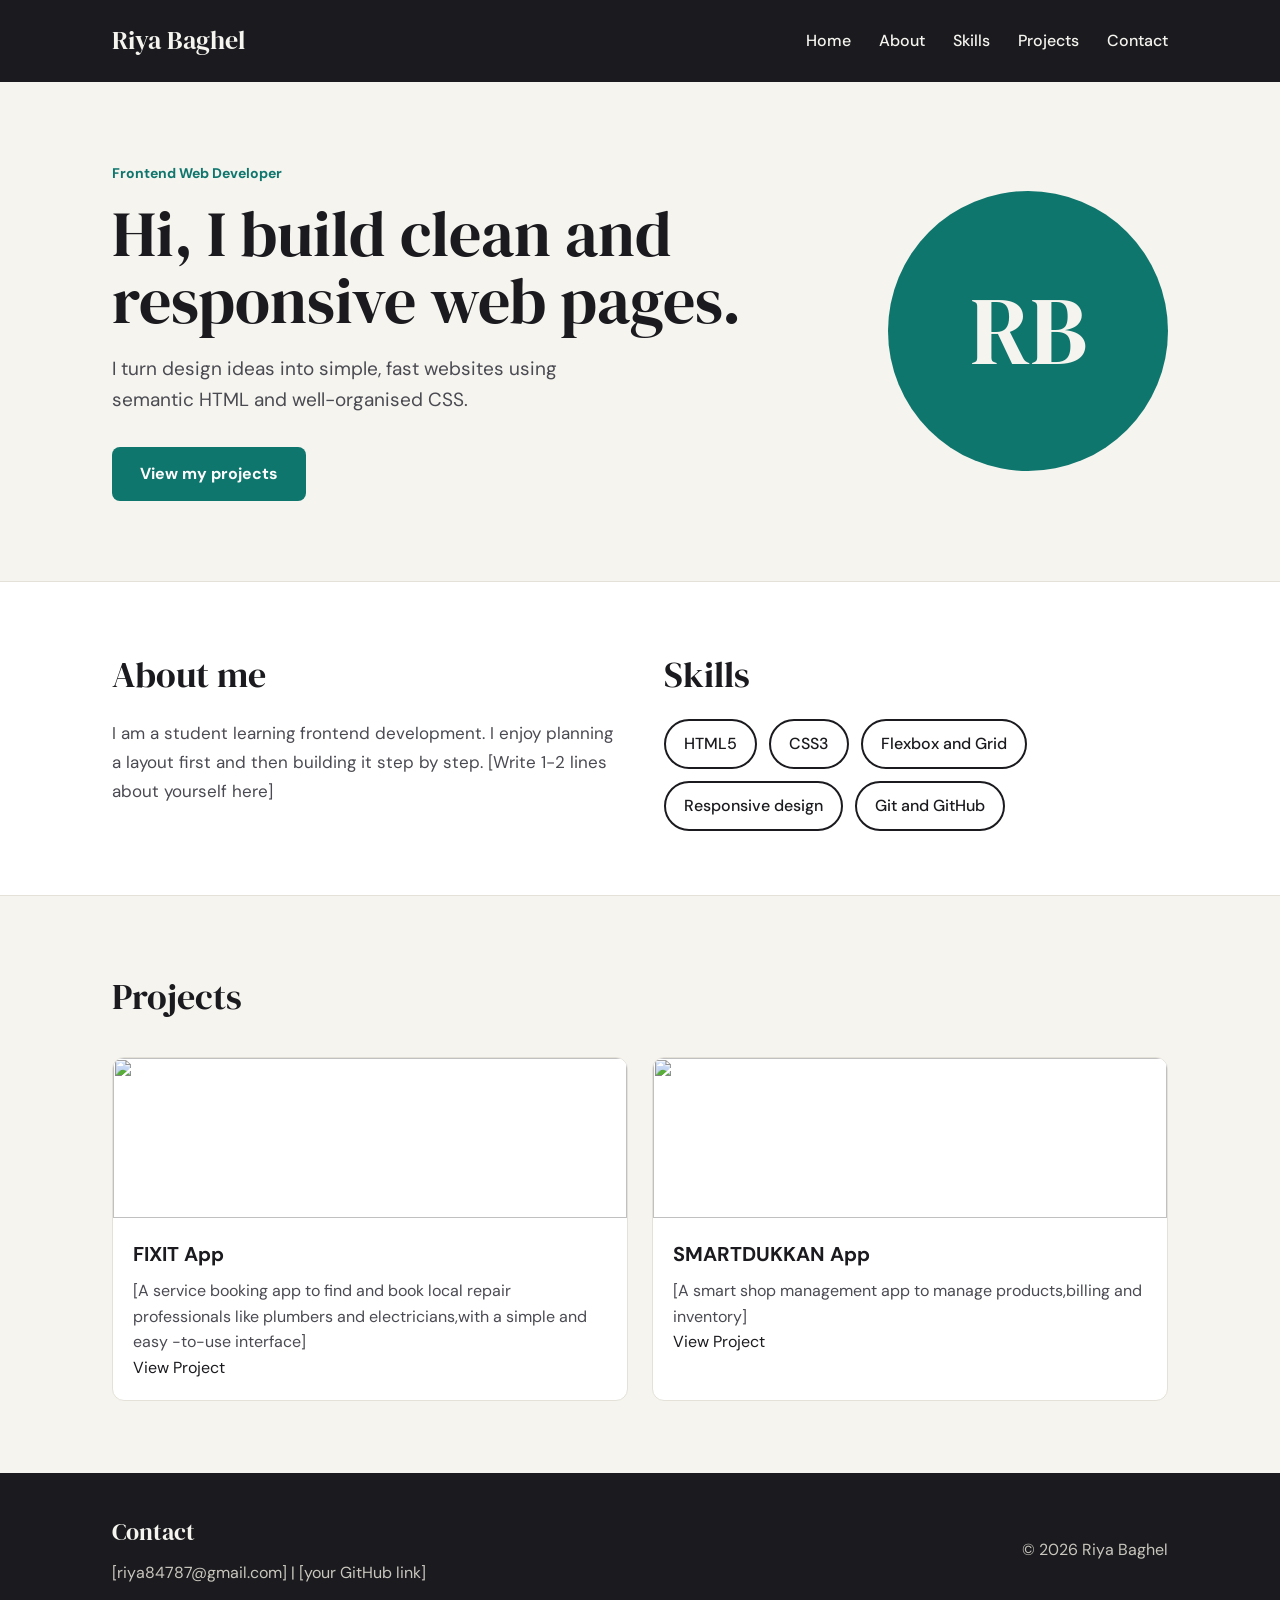
==== index.html @ 00c3c0d0 "Add portifolio page files." ====
<!DOCTYPE html>
<html lang="en">
<head>
  <meta charset="UTF-8">
  <meta name="viewport" content="width=device-width, initial-scale=1.0">
  <title>Riya Baghel | Frontend Web Developer</title>
  <link rel="preconnect" href="https://fonts.googleapis.com">
  <link href="https://fonts.googleapis.com/css2?family=DM+Serif+Display&family=DM+Sans:wght@400;500;700&display=swap" rel="stylesheet">
  <link rel="stylesheet" href="style.css">

</head>
<body>

  <header class="site-header">
    <div class="container header-inner">
      <div class="logo">Riya Baghel</div>
      <nav class="main-nav" aria-label="Main navigation">
        <a href="#home">Home</a>
        <a href="#about">About</a>
        <a href="#skills">Skills</a>
        <a href="#projects">Projects</a>
        <a href="#contact">Contact</a>
      </nav>
    </div>
  </header>

  <main>
    <section id="home" class="hero container">
      <div class="hero-text">
        <p class="role">Frontend Web Developer</p>
        <h1>Hi, I build clean and responsive web pages.</h1>
        <p class="intro">I turn design ideas into simple, fast websites using semantic HTML and well-organised CSS.</p>
        <a href="#projects" class="btn">View my projects</a>
      </div>
      <div class="hero-avatar" aria-hidden="true">RB</div>
    </section>

    <div class="band">
      <div class="container two-col">
        <section id="about">
          <h2>About me</h2>
          <p>I am a student learning frontend development. I enjoy planning a layout first and then building it step by step. [Write 1-2 lines about yourself here]</p>
        </section>
        <section id="skills">
          <h2>Skills</h2>
          <ul class="skill-list">
            <li>HTML5</li>
            <li>CSS3</li>
            <li>Flexbox and Grid</li>
            <li>Responsive design</li>
            <li>Git and GitHub</li>
          </ul>
        </section>
      </div>
    </div>

    <section id="projects" class="container projects">
      <h2>Projects</h2>
      <div class="card-grid">
        <article class="card">
          <div class="thumb thumb-1">
            <img src="fixit.png">
          </div>
          <div class="card-body">
            <h3>FIXIT App</h3>
            <p>[A service booking app to find and book local repair professionals like plumbers and electricians,with a simple and easy -to-use interface]</p>
            <a href="FIXIT.html">View Project</a>
          </div>
        </article>
        <article class="card">
          <div class="thumb thumb-2">
            <img src="SMARTDUKKAN.png">
          </div>
          <div class="card-body">
            <h3>SMARTDUKKAN App</h3>
            <p>[A smart shop management app to manage products,billing and inventory]</p>
            <a href="SMARTDUKKAN App.html">View Project</a>
          </div>
        </article>
      </div>
    </section>
  </main>

  <footer id="contact" class="site-footer">
    <div class="container footer-inner">
      <div>
        <h2>Contact</h2>
        <p>[riya84787@gmail.com] | [your GitHub link]</p>
      </div>
      <p>&copy; 2026 Riya Baghel</p>
    </div>
  </footer>

</body>
</html>
---- style.css ----
/* ---------- Basics ---------- */
:root {
  --bg: #F6F4EF;
  --ink: #1B1B1F;
  --muted: #4A4A52;
  --accent: #0F766E;
  --white: #FFFFFF;
  --line: #E4E1D8;
}

* { box-sizing: border-box; }

body {
  margin: 0;
  background: var(--bg);
  color: var(--ink);
  font-family: 'DM Sans', sans-serif;
  line-height: 1.6;
}

a { color: inherit; text-decoration: none; }
a:hover { color: var(--accent); }

h1, h2 { font-family: 'DM Serif Display', serif; font-weight: 400; }
h2 { font-size: 36px; margin: 0 0 16px; }

.container {
  max-width: 1120px;
  margin: 0 auto;
  padding: 0 32px;
}

/* ---------- Header and nav ---------- */
.site-header { background: var(--ink); color: var(--bg); }

.header-inner {
  display: flex;
  flex-wrap: wrap;
  gap: 16px;
  align-items: center;
  justify-content: space-between;
  padding-top: 20px;
  padding-bottom: 20px;
}

.logo { font-family: 'DM Serif Display', serif; font-size: 26px; }

.main-nav { display: flex; flex-wrap: wrap; gap: 28px; font-weight: 500; }
.main-nav a:hover { color: #7FD1C8; }

/* ---------- Hero ---------- */
.hero {
  display: flex;
  flex-wrap: wrap;
  gap: 48px;
  align-items: center;
  justify-content: space-between;
  padding-top: 80px;
  padding-bottom: 80px;
}

.hero-text { flex: 1 1 420px; }

.role { margin: 0; font-size: 14px; font-weight: 700; color: var(--accent); }

.hero h1 { margin: 16px 0 20px; font-size: 64px; line-height: 1.05; }

.intro { margin: 0 0 32px; font-size: 19px; color: var(--muted); max-width: 520px; }

.btn {
  display: inline-block;
  padding: 14px 28px;
  background: var(--accent);
  color: var(--white);
  font-weight: 700;
  border-radius: 8px;
}
.btn:hover { color: var(--white); background: #0B5A54; }

.hero-avatar {
  width: 280px;
  height: 280px;
  border-radius: 50%;
  background: var(--accent);
  color: var(--bg);
  display: flex;
  align-items: center;
  justify-content: center;
  font-family: 'DM Serif Display', serif;
  font-size: 96px;
}

/* ---------- About and skills ---------- */
.band {
  background: var(--white);
  border-top: 1px solid var(--line);
  border-bottom: 1px solid var(--line);
  padding: 64px 0;
}

.two-col {
  display: grid;
  grid-template-columns: repeat(auto-fit, minmax(320px, 1fr));
  gap: 48px;
}

.two-col p { margin: 0; font-size: 17px; line-height: 1.7; color: var(--muted); }

.skill-list { list-style: none; margin: 0; padding: 0; display: flex; flex-wrap: wrap; gap: 12px; }
.skill-list li {
  padding: 10px 18px;
  border: 2px solid var(--ink);
  border-radius: 999px;
  font-weight: 500;
}

/* ---------- Projects ---------- */
.projects { padding-top: 72px; padding-bottom: 72px; }
.projects h2 { margin-bottom: 32px; }

.card-grid {
  display: grid;
  grid-template-columns: repeat(auto-fit, minmax(260px, 1fr));
  gap: 24px;
}

.card {
  background: var(--white);
  border: 1px solid var(--line);
  border-radius: 12px;
  overflow: hidden;
}

.thumb { height: 160px; }
.thumb-1  img {
  width: 100%;
  height: 100%;
  object-fit:contain;
  background:#fff;
  display: block;
 }
.thumb-2 img {
  width: 100%;
  height: 100%;
  object-fit:contain;
  background:#fff;
  display: block; }

.card-body { padding: 20px; }
.card-body h3 { margin: 0 0 8px; font-size: 20px; }
.card-body p { margin: 0; color: var(--muted); }

/* ---------- Footer ---------- */
.site-footer { background: var(--ink); color: var(--bg); }

.footer-inner {
  display: flex;
  flex-wrap: wrap;
  gap: 16px;
  align-items: center;
  justify-content: space-between;
  padding-top: 40px;
  padding-bottom: 40px;
}

.site-footer h2 { font-size: 24px; margin: 0 0 8px; }
.site-footer p { margin: 0; color: #C9C6BD; }

/* ---------- Responsive: tablet ---------- */
@media (max-width: 900px) {
  .hero h1 { font-size: 48px; }
  .hero-avatar { width: 220px; height: 220px; font-size: 72px; }
}

/* ---------- Responsive: mobile ---------- */
@media (max-width: 600px) {
  .container { padding: 0 20px; }
  .header-inner { flex-direction: column; align-items: flex-start; }
  .main-nav { gap: 16px; }
  .hero { padding-top: 48px; padding-bottom: 48px; gap: 32px; }
  .hero h1 { font-size: 36px; }
  .intro { font-size: 17px; }
  .hero-avatar { width: 160px; height: 160px; font-size: 52px; }
  h2 { font-size: 28px; }
  .band { padding: 40px 0; }
  .two-col { gap: 32px; }
  .projects { padding-top: 48px; padding-bottom: 48px; }
  .footer-inner { flex-direction: column; align-items: flex-start; }
  .card-body a{
    display: inline-block;
    margin-top: 10px;
    color: #0b8f55;
    font-weight: bold;
    text-decoration: none;
  }
  .card-body a:hover{
    text-decoration:underline;
  }
  
}
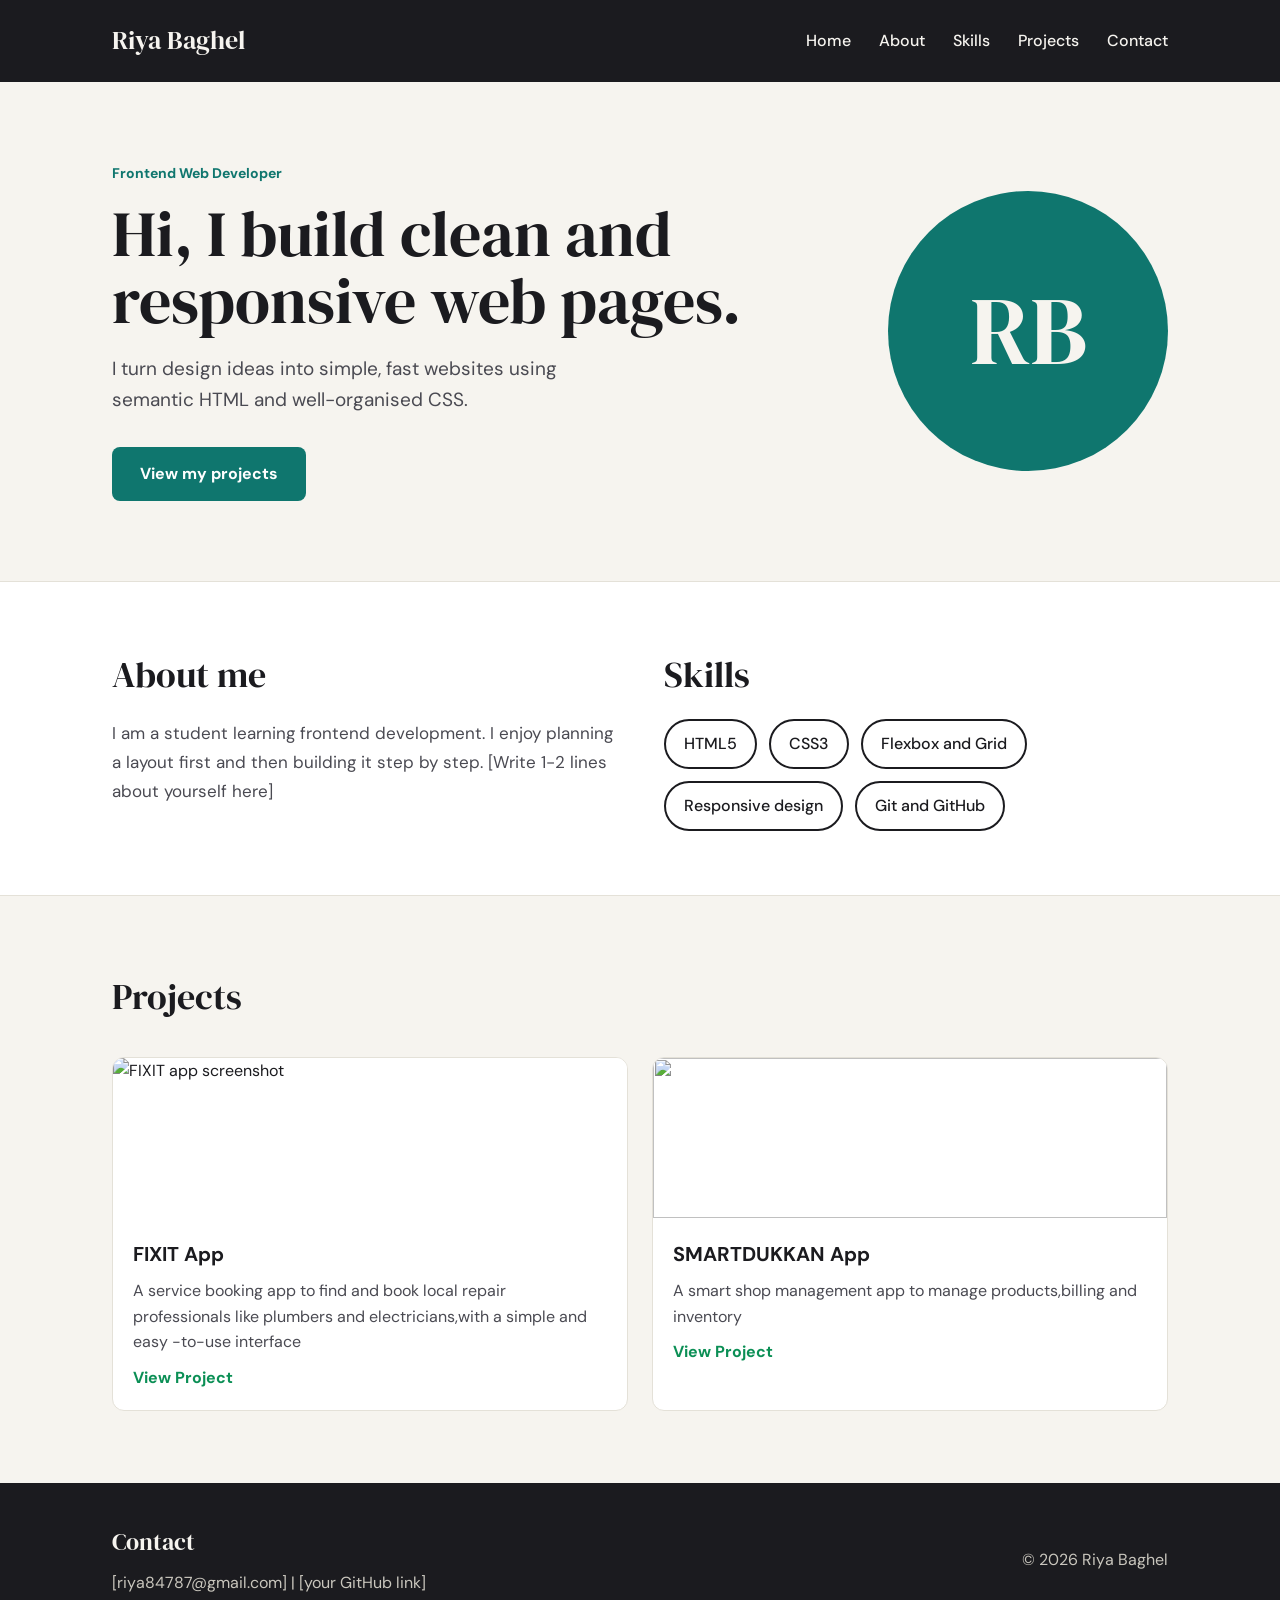
==== commit 92a6c976: "Add responsive design files. Added the correct HTML and CSS files for the responsive portfolio page." ====
--- a/index.html
+++ b/index.html
@@ -59,11 +59,11 @@
       <div class="card-grid">
         <article class="card">
           <div class="thumb thumb-1">
-            <img src="fixit.png">
+            <img src="fixit.png" alt="FIXIT app screenshot" width="600" height="400" loading="lazy">
           </div>
           <div class="card-body">
             <h3>FIXIT App</h3>
-            <p>[A service booking app to find and book local repair professionals like plumbers and electricians,with a simple and easy -to-use interface]</p>
+            <p>A service booking app to find and book local repair professionals like plumbers and electricians,with a simple and easy -to-use interface</p>
             <a href="FIXIT.html">View Project</a>
           </div>
         </article>
@@ -73,8 +73,8 @@
           </div>
           <div class="card-body">
             <h3>SMARTDUKKAN App</h3>
-            <p>[A smart shop management app to manage products,billing and inventory]</p>
-            <a href="SMARTDUKKAN App.html">View Project</a>
+            <p>A smart shop management app to manage products,billing and inventory</p>
+            <a href="SMARTDUKKAN.html">View Project</a>
           </div>
         </article>
       </div>
--- a/style.css
+++ b/style.css
@@ -18,6 +18,9 @@
   line-height: 1.6;
 }
 
+/* Fluid images (added for Week 2) */
+img { max-width: 100%; height: auto; }
+
 a { color: inherit; text-decoration: none; }
 a:hover { color: var(--accent); }
 
@@ -63,7 +66,12 @@
 
 .role { margin: 0; font-size: 14px; font-weight: 700; color: var(--accent); }
 
-.hero h1 { margin: 16px 0 20px; font-size: 64px; line-height: 1.05; }
+/* Fluid heading using clamp() (added for Week 2) */
+.hero h1 {
+  margin: 16px 0 20px;
+  font-size: clamp(2.25rem, 6vw, 4rem);
+  line-height: 1.05;
+}
 
 .intro { margin: 0 0 32px; font-size: 19px; color: var(--muted); max-width: 520px; }
 
@@ -98,9 +106,10 @@
   padding: 64px 0;
 }
 
+/* min(100%, 320px) stops sideways scroll on small phones (fixed for Week 2) */
 .two-col {
   display: grid;
-  grid-template-columns: repeat(auto-fit, minmax(320px, 1fr));
+  grid-template-columns: repeat(auto-fit, minmax(min(100%, 320px), 1fr));
   gap: 48px;
 }
 
@@ -120,7 +129,7 @@
 
 .card-grid {
   display: grid;
-  grid-template-columns: repeat(auto-fit, minmax(260px, 1fr));
+  grid-template-columns: repeat(auto-fit, minmax(min(100%, 260px), 1fr));
   gap: 24px;
 }
 
@@ -132,24 +141,35 @@
 }
 
 .thumb { height: 160px; }
-.thumb-1  img {
+.thumb-1 img {
   width: 100%;
   height: 100%;
-  object-fit:contain;
-  background:#fff;
+  object-fit: contain;
+  background: #fff;
   display: block;
- }
+}
 .thumb-2 img {
   width: 100%;
   height: 100%;
-  object-fit:contain;
-  background:#fff;
-  display: block; }
+  object-fit: contain;
+  background: #fff;
+  display: block;
+}
 
 .card-body { padding: 20px; }
 .card-body h3 { margin: 0 0 8px; font-size: 20px; }
 .card-body p { margin: 0; color: var(--muted); }
 
+/* Link style now applies on all screen sizes (moved out of media query) */
+.card-body a {
+  display: inline-block;
+  margin-top: 10px;
+  color: #0b8f55;
+  font-weight: bold;
+  text-decoration: none;
+}
+.card-body a:hover { text-decoration: underline; }
+
 /* ---------- Footer ---------- */
 .site-footer { background: var(--ink); color: var(--bg); }
 
@@ -168,7 +188,6 @@
 
 /* ---------- Responsive: tablet ---------- */
 @media (max-width: 900px) {
-  .hero h1 { font-size: 48px; }
   .hero-avatar { width: 220px; height: 220px; font-size: 72px; }
 }
 
@@ -178,7 +197,6 @@
   .header-inner { flex-direction: column; align-items: flex-start; }
   .main-nav { gap: 16px; }
   .hero { padding-top: 48px; padding-bottom: 48px; gap: 32px; }
-  .hero h1 { font-size: 36px; }
   .intro { font-size: 17px; }
   .hero-avatar { width: 160px; height: 160px; font-size: 52px; }
   h2 { font-size: 28px; }
@@ -186,15 +204,4 @@
   .two-col { gap: 32px; }
   .projects { padding-top: 48px; padding-bottom: 48px; }
   .footer-inner { flex-direction: column; align-items: flex-start; }
-  .card-body a{
-    display: inline-block;
-    margin-top: 10px;
-    color: #0b8f55;
-    font-weight: bold;
-    text-decoration: none;
-  }
-  .card-body a:hover{
-    text-decoration:underline;
-  }
-  
 }
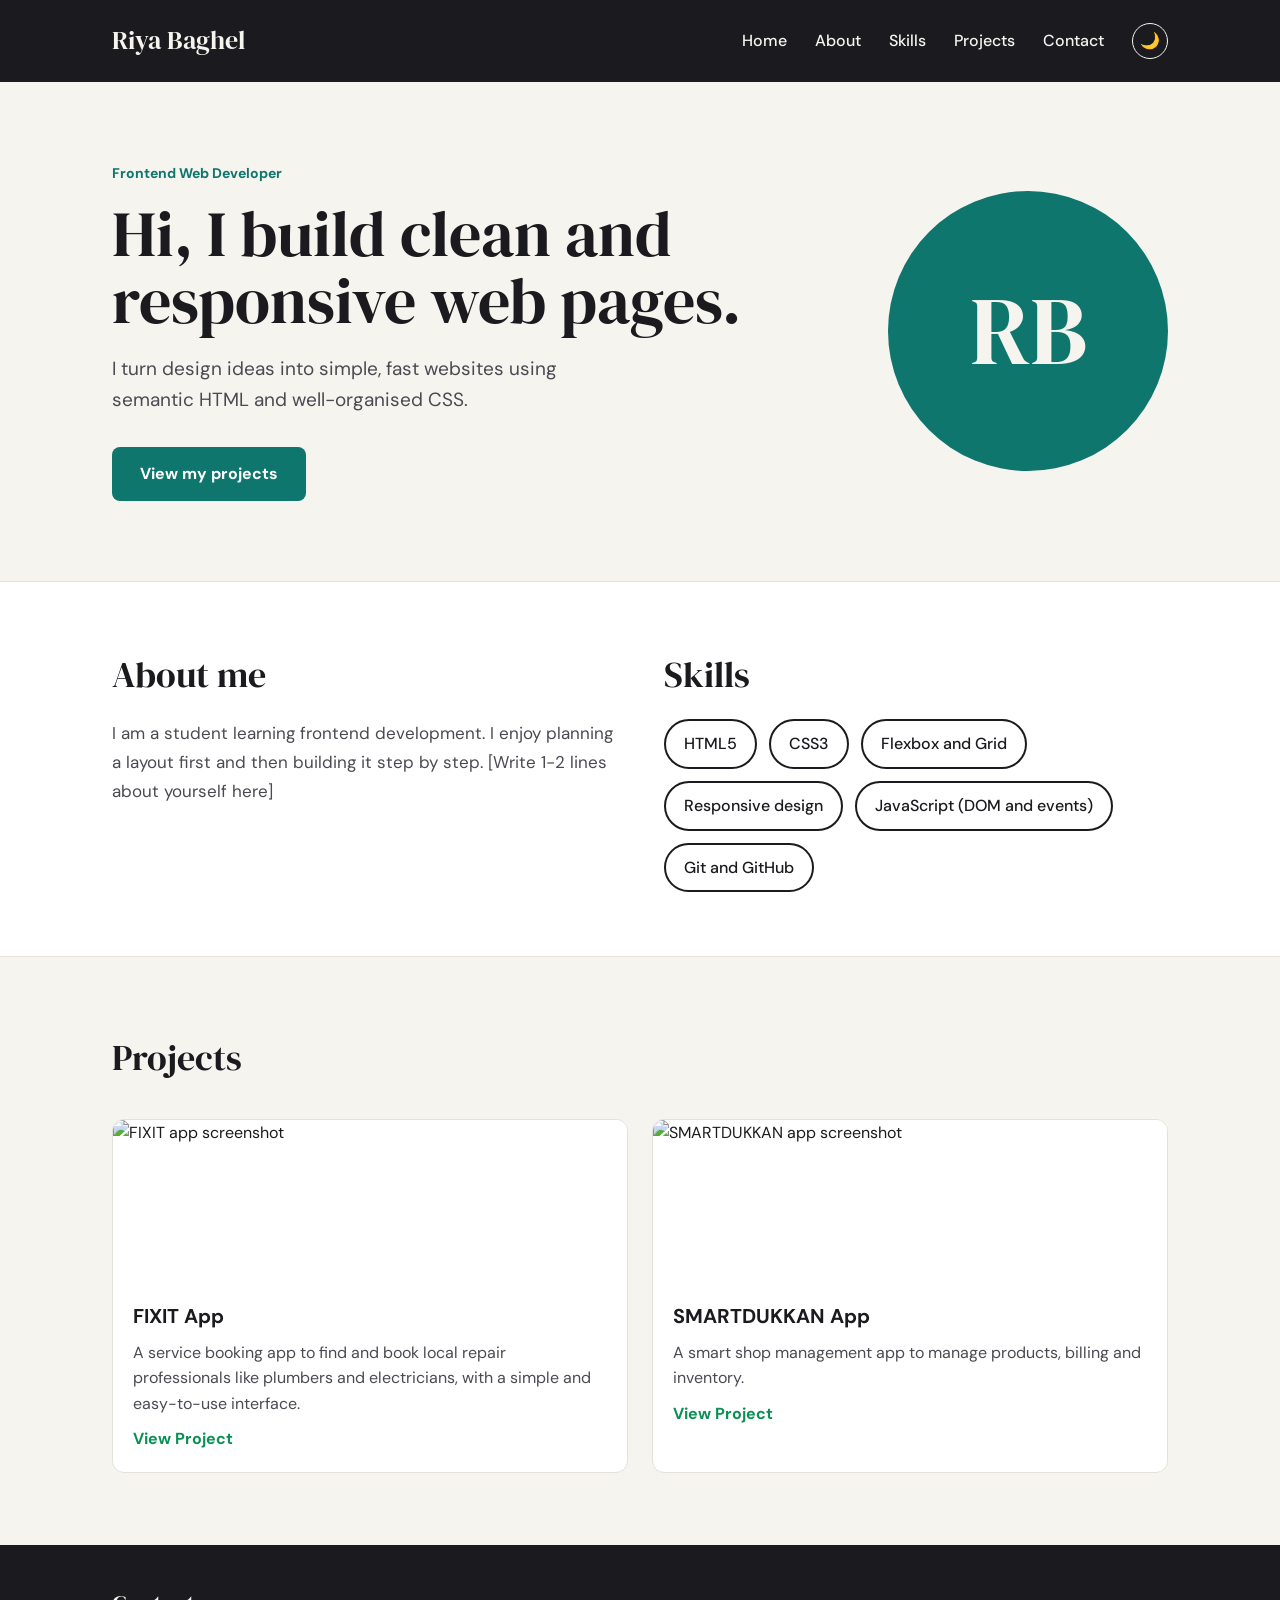
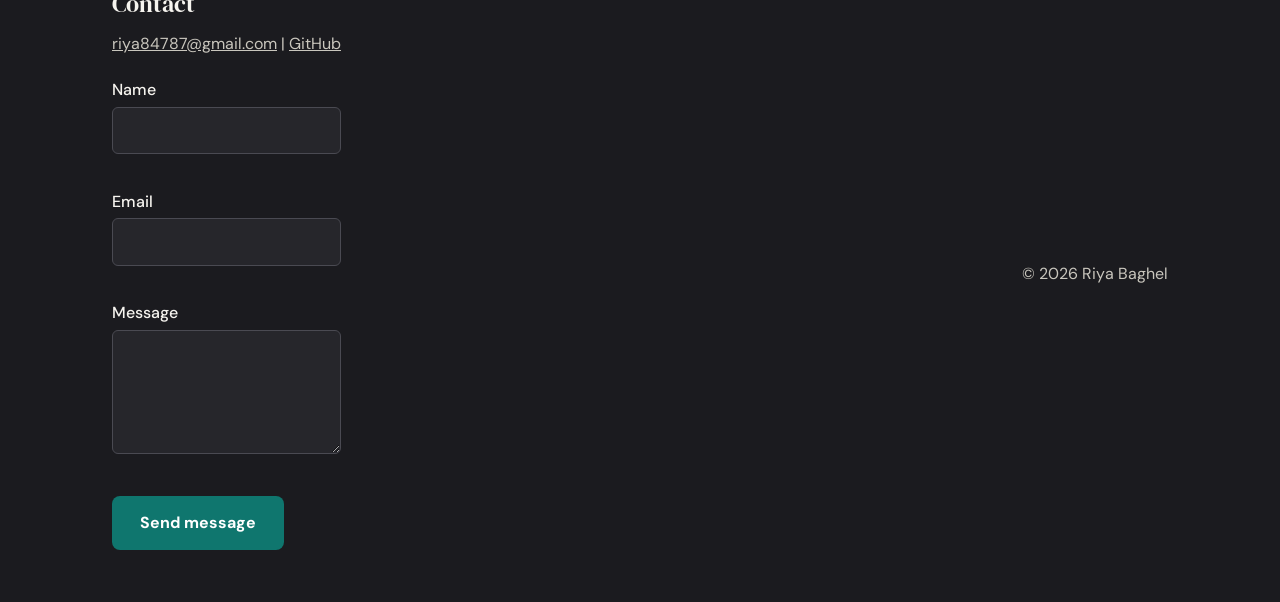
==== commit 8abf2fb7: "Add Javascript Features" ====
--- a/index.html
+++ b/index.html
@@ -7,20 +7,23 @@
   <link rel="preconnect" href="https://fonts.googleapis.com">
   <link href="https://fonts.googleapis.com/css2?family=DM+Serif+Display&family=DM+Sans:wght@400;500;700&display=swap" rel="stylesheet">
   <link rel="stylesheet" href="style.css">
-
 </head>
 <body>
 
   <header class="site-header">
     <div class="container header-inner">
       <div class="logo">Riya Baghel</div>
-      <nav class="main-nav" aria-label="Main navigation">
+
+      <nav class="main-nav" id="mainNav" aria-label="Main navigation">
         <a href="#home">Home</a>
         <a href="#about">About</a>
         <a href="#skills">Skills</a>
         <a href="#projects">Projects</a>
         <a href="#contact">Contact</a>
+        <button type="button" id="themeToggle" class="theme-toggle" aria-label="Switch to dark mode">🌙</button>
       </nav>
+
+      <button type="button" id="menuToggle" class="menu-toggle" aria-label="Open menu" aria-expanded="false" aria-controls="mainNav">☰</button>
     </div>
   </header>
 
@@ -37,17 +40,18 @@
 
     <div class="band">
       <div class="container two-col">
-        <section id="about">
+        <section id="about" class="reveal">
           <h2>About me</h2>
           <p>I am a student learning frontend development. I enjoy planning a layout first and then building it step by step. [Write 1-2 lines about yourself here]</p>
         </section>
-        <section id="skills">
+        <section id="skills" class="reveal">
           <h2>Skills</h2>
           <ul class="skill-list">
             <li>HTML5</li>
             <li>CSS3</li>
             <li>Flexbox and Grid</li>
             <li>Responsive design</li>
+            <li>JavaScript (DOM and events)</li>
             <li>Git and GitHub</li>
           </ul>
         </section>
@@ -57,23 +61,23 @@
     <section id="projects" class="container projects">
       <h2>Projects</h2>
       <div class="card-grid">
-        <article class="card">
+        <article class="card reveal">
           <div class="thumb thumb-1">
             <img src="fixit.png" alt="FIXIT app screenshot" width="600" height="400" loading="lazy">
           </div>
           <div class="card-body">
             <h3>FIXIT App</h3>
-            <p>A service booking app to find and book local repair professionals like plumbers and electricians,with a simple and easy -to-use interface</p>
+            <p>A service booking app to find and book local repair professionals like plumbers and electricians, with a simple and easy-to-use interface.</p>
             <a href="FIXIT.html">View Project</a>
           </div>
         </article>
-        <article class="card">
+        <article class="card reveal">
           <div class="thumb thumb-2">
-            <img src="SMARTDUKKAN.png">
+            <img src="SMARTDUKKAN.png" alt="SMARTDUKKAN app screenshot" width="600" height="400" loading="lazy">
           </div>
           <div class="card-body">
             <h3>SMARTDUKKAN App</h3>
-            <p>A smart shop management app to manage products,billing and inventory</p>
+            <p>A smart shop management app to manage products, billing and inventory.</p>
             <a href="SMARTDUKKAN.html">View Project</a>
           </div>
         </article>
@@ -85,11 +89,34 @@
     <div class="container footer-inner">
       <div>
         <h2>Contact</h2>
-        <p>[riya84787@gmail.com] | [your GitHub link]</p>
+        <p><a href="mailto:riya84787@gmail.com">riya84787@gmail.com</a> | <a href="https://github.com/your-username">GitHub</a></p>
+
+        <form id="contactForm" class="contact-form" novalidate>
+          <div class="field">
+            <label for="name">Name</label>
+            <input type="text" id="name" name="name" autocomplete="name">
+            <span class="error" id="nameError" aria-live="polite"></span>
+          </div>
+          <div class="field">
+            <label for="email">Email</label>
+            <input type="email" id="email" name="email" autocomplete="email">
+            <span class="error" id="emailError" aria-live="polite"></span>
+          </div>
+          <div class="field">
+            <label for="message">Message</label>
+            <textarea id="message" name="message" rows="4"></textarea>
+            <span class="error" id="messageError" aria-live="polite"></span>
+          </div>
+          <button type="submit" class="btn">Send message</button>
+          <p id="formStatus" class="form-status" role="status"></p>
+        </form>
       </div>
       <p>&copy; 2026 Riya Baghel</p>
     </div>
   </footer>
 
+  <button type="button" id="backToTop" class="back-to-top" aria-label="Back to top">↑</button>
+
+  <script src="script.js" defer></script>
 </body>
 </html>
--- a/style.css
+++ b/style.css
@@ -37,6 +37,7 @@
 .site-header { background: var(--ink); color: var(--bg); }
 
 .header-inner {
+  position: relative;
   display: flex;
   flex-wrap: wrap;
   gap: 16px;
@@ -48,8 +49,40 @@
 
 .logo { font-family: 'DM Serif Display', serif; font-size: 26px; }
 
-.main-nav { display: flex; flex-wrap: wrap; gap: 28px; font-weight: 500; }
+.main-nav {
+  display: flex;
+  flex-wrap: wrap;
+  align-items: center;
+  gap: 28px;
+  font-weight: 500;
+}
 .main-nav a:hover { color: #7FD1C8; }
+
+/* Week 3: hamburger button (desktop par hidden) */
+.menu-toggle {
+  display: none;
+  background: none;
+  border: 1px solid currentColor;
+  border-radius: 6px;
+  color: inherit;
+  font-size: 1.3rem;
+  line-height: 1;
+  padding: 6px 12px;
+  cursor: pointer;
+}
+
+/* Week 3: dark mode button */
+.theme-toggle {
+  background: none;
+  border: 1px solid currentColor;
+  border-radius: 50%;
+  color: inherit;
+  width: 36px;
+  height: 36px;
+  font-size: 1rem;
+  line-height: 1;
+  cursor: pointer;
+}
 
 /* ---------- Hero ---------- */
 .hero {
@@ -85,6 +118,9 @@
 }
 .btn:hover { color: var(--white); background: #0B5A54; }
 
+/* Week 3: <button class="btn"> ko link wale button jaisa dikhane ke liye */
+button.btn { border: 0; font: inherit; font-weight: 700; cursor: pointer; }
+
 .hero-avatar {
   width: 280px;
   height: 280px;
@@ -168,8 +204,7 @@
   font-weight: bold;
   text-decoration: none;
 }
-.card-body a:hover { text-decoration: underline; }
-
+.card-body a:hover { text-decoration: undline; }
 /* ---------- Footer ---------- */
 .site-footer { background: var(--ink); color: var(--bg); }
 
@@ -185,6 +220,81 @@
 
 .site-footer h2 { font-size: 24px; margin: 0 0 8px; }
 .site-footer p { margin: 0; color: #C9C6BD; }
+.site-footer p a { text-decoration: underline; }
+
+/* ---------- Week 3: contact form ---------- */
+.contact-form { margin-top: 20px; width: 100%; max-width: 440px; }
+.contact-form .field { margin-bottom: 14px; }
+.contact-form label { display: block; margin-bottom: 4px; font-weight: 500; }
+
+.contact-form input,
+.contact-form textarea {
+  width: 100%;
+  padding: 10px 12px;
+  background: #26262b;
+  color: #F6F4EF;
+  border: 1px solid #4A4A52;
+  border-radius: 6px;
+  font: inherit;
+}
+.contact-form input:focus,
+.contact-form textarea:focus { outline: 2px solid #7FD1C8; outline-offset: 1px; }
+.contact-form input.invalid,
+.contact-form textarea.invalid { border-color: #ff8a80; }
+
+.contact-form .error {
+  display: block;
+  min-height: 1.2em;
+  margin-top: 4px;
+  color: #ff8a80;
+  font-size: 0.85rem;
+}
+
+.site-footer .form-status { margin-top: 12px; font-weight: 500; color: #C9C6BD; }
+.site-footer .form-status.success { color: #7ee0a8; }
+
+/* ---------- Week 3: scroll reveal (sirf JS chalne par hide hota hai) ---------- */
+.js .reveal {
+  opacity: 0;
+  translate: 0 24px;
+  transition: opacity 0.6s ease, translate 0.6s ease;
+}
+.js .reveal.visible { opacity: 1; translate: 0 0; }
+
+/* ---------- Week 3: back to top button ---------- */
+.back-to-top {
+  position: fixed;
+  right: 18px;
+  bottom: 18px;
+  width: 44px;
+  height: 44px;
+  border: 0;
+  border-radius: 50%;
+  background: var(--accent);
+  color: #fff;
+  font-size: 1.2rem;
+  cursor: pointer;
+  opacity: 0;
+  pointer-events: none;
+  transition: opacity 0.3s ease;
+  z-index: 60;
+}
+.back-to-top.show { opacity: 1; pointer-events: auto; }
+
+/* ---------- Week 3: dark mode (sirf variables badalte hain) ---------- */
+body.dark {
+  --bg: #14161A;
+  --ink: #ECEAE4;
+  --muted: #B5B3AB;
+  --white: #1D2025;
+  --line: #2E3238;
+  --accent: #2BB5A8;
+}
+body.dark .site-header,
+body.dark .site-footer { background: #0B0C0E; color: #ECEAE4; }
+body.dark .btn { color: #0B0C0E; }
+body.dark .btn:hover { background: #7FD1C8; color: #0B0C0E; }
+body.dark .card-body a { color: #4FD1A0; }
 
 /* ---------- Responsive: tablet ---------- */
 @media (max-width: 900px) {
@@ -194,8 +304,39 @@
 /* ---------- Responsive: mobile ---------- */
 @media (max-width: 600px) {
   .container { padding: 0 20px; }
-  .header-inner { flex-direction: column; align-items: flex-start; }
-  .main-nav { gap: 16px; }
+
+  /* Week 3: logo + hamburger ek row mein, menu neeche slide hota hai */
+  .header-inner { flex-direction: row; flex-wrap: nowrap; align-items: center; }
+  .menu-toggle { display: block; }
+
+  .main-nav {
+    position: absolute;
+    top: 100%;
+    left: 0;
+    right: 0;
+    z-index: 50;
+    flex-direction: column;
+    flex-wrap: nowrap;
+    align-items: stretch;
+    gap: 0;
+    background: #26262b;
+    box-shadow: 0 10px 20px rgba(0, 0, 0, 0.25);
+    max-height: 0;
+    overflow: hidden;
+    opacity: 0;
+    visibility: hidden;
+    transition: max-height 0.35s ease, opacity 0.25s ease, visibility 0s 0.35s;
+  }
+  .main-nav.open {
+    max-height: 420px;
+    opacity: 1;
+    visibility: visible;
+    transition: max-height 0.35s ease, opacity 0.25s ease, visibility 0s 0s;
+  }
+  .main-nav a { display: block; padding: 12px 20px; }
+  .theme-toggle { margin: 8px 20px 16px; align-self: flex-start; }
+  body.dark .main-nav { background: #1B1E23; }
+
   .hero { padding-top: 48px; padding-bottom: 48px; gap: 32px; }
   .intro { font-size: 17px; }
   .hero-avatar { width: 160px; height: 160px; font-size: 52px; }
@@ -204,4 +345,8 @@
   .two-col { gap: 32px; }
   .projects { padding-top: 48px; padding-bottom: 48px; }
   .footer-inner { flex-direction: column; align-items: flex-start; }
+}
+
+@media (prefers-reduced-motion: reduce) {
+  .js .reveal, .main-nav, .back-to-top { transition: none; }
 }
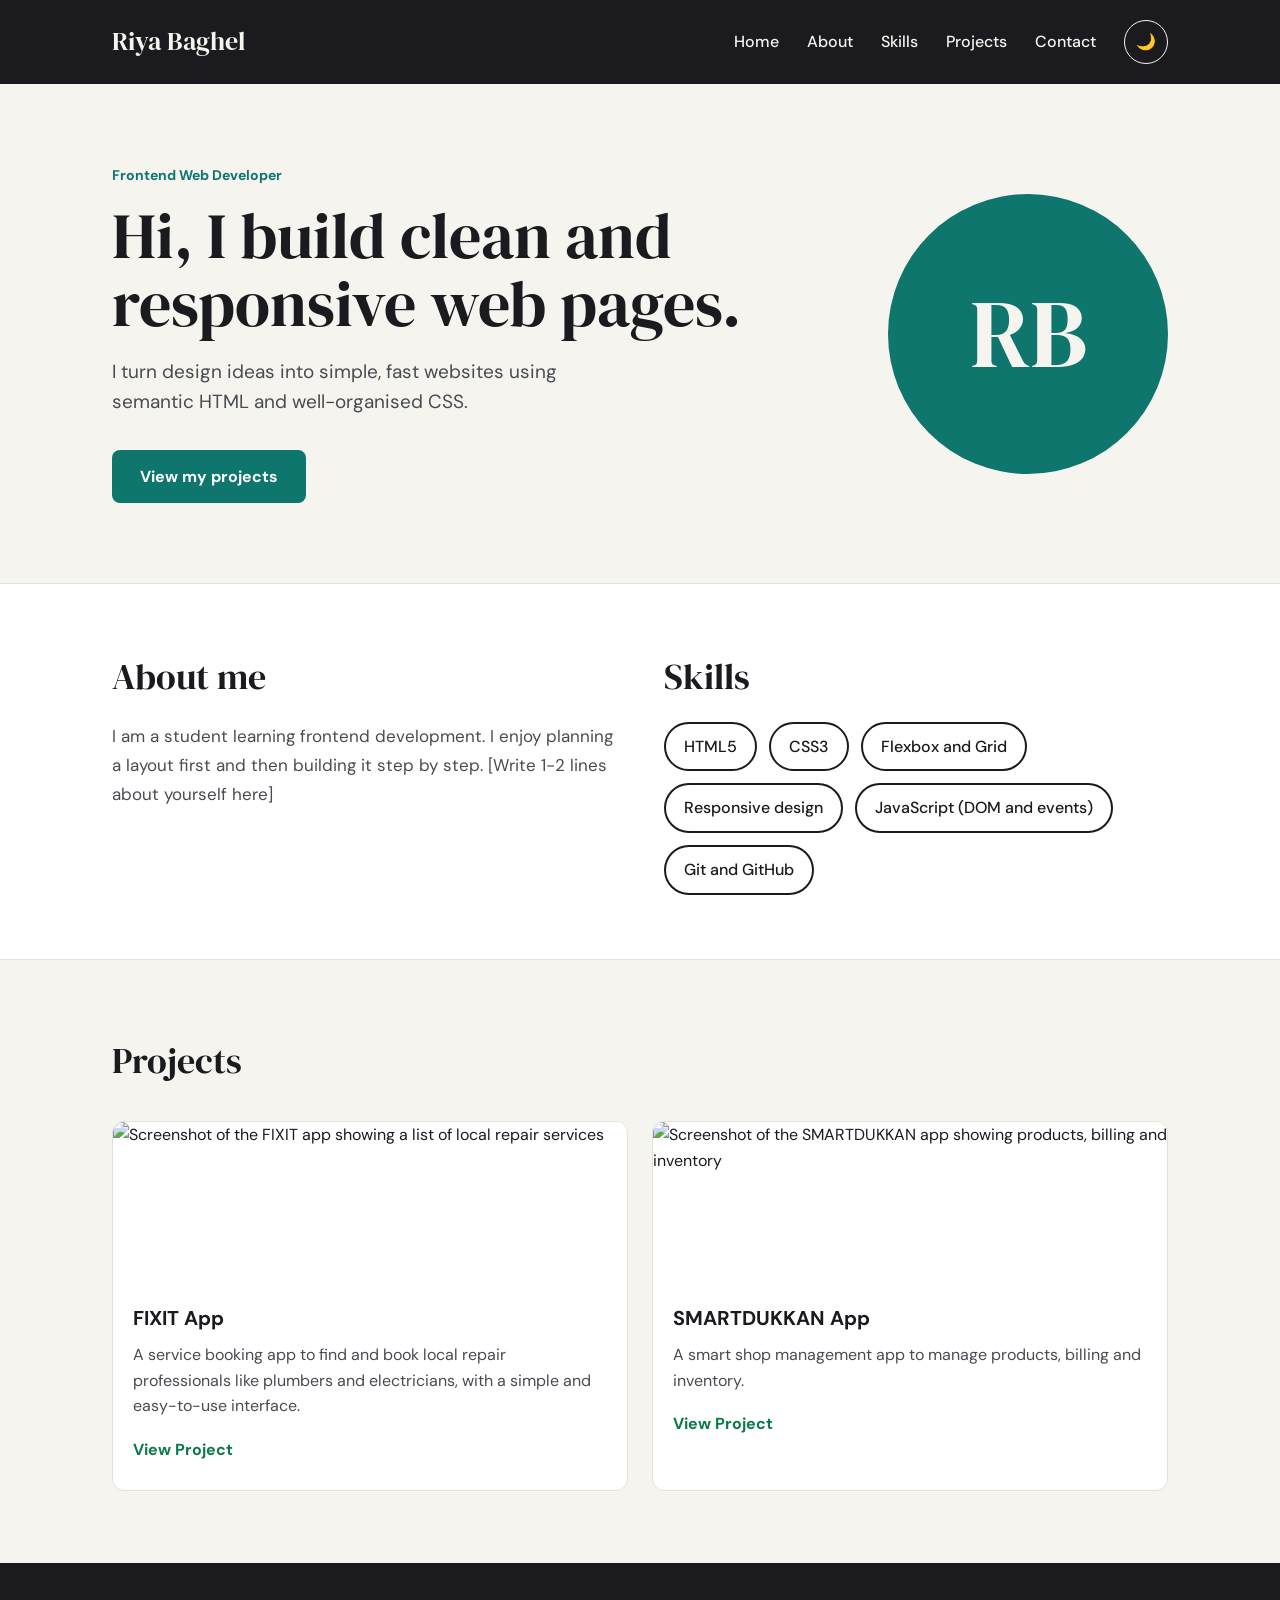
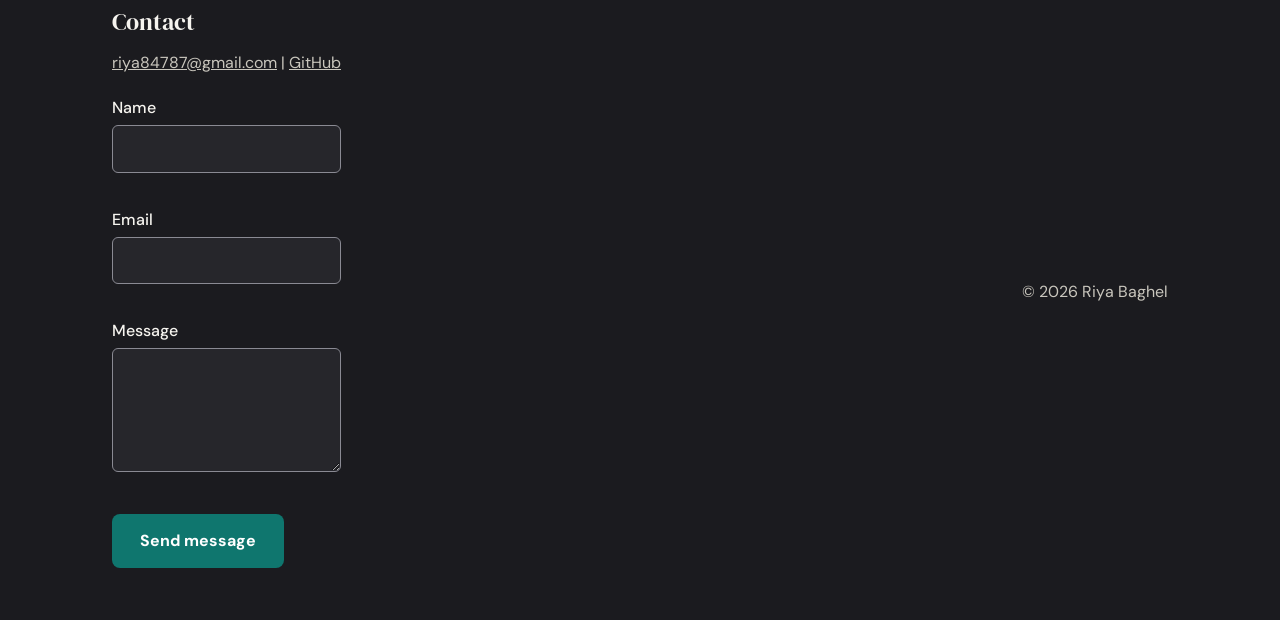
==== commit 419519c9: "Week 4 Improve performance and accessibility." ====
--- a/index.html
+++ b/index.html
@@ -4,11 +4,15 @@
   <meta charset="UTF-8">
   <meta name="viewport" content="width=device-width, initial-scale=1.0">
   <title>Riya Baghel | Frontend Web Developer</title>
+  <meta name="description" content="Portfolio of Riya Baghel, a frontend web developer. Projects include the FIXIT App and the SMARTDUKKAN App.">
   <link rel="preconnect" href="https://fonts.googleapis.com">
+  <link rel="preconnect" href="https://fonts.gstatic.com" crossorigin>
   <link href="https://fonts.googleapis.com/css2?family=DM+Serif+Display&family=DM+Sans:wght@400;500;700&display=swap" rel="stylesheet">
   <link rel="stylesheet" href="style.css">
 </head>
 <body>
+
+  <a class="skip-link" href="#main">Skip to main content</a>
 
   <header class="site-header">
     <div class="container header-inner">
@@ -27,11 +31,11 @@
     </div>
   </header>
 
-  <main>
-    <section id="home" class="hero container">
+  <main id="main" tabindex="-1">
+    <section id="home" class="hero container" aria-labelledby="hero-title">
       <div class="hero-text">
         <p class="role">Frontend Web Developer</p>
-        <h1>Hi, I build clean and responsive web pages.</h1>
+        <h1 id="hero-title">Hi, I build clean and responsive web pages.</h1>
         <p class="intro">I turn design ideas into simple, fast websites using semantic HTML and well-organised CSS.</p>
         <a href="#projects" class="btn">View my projects</a>
       </div>
@@ -40,12 +44,12 @@
 
     <div class="band">
       <div class="container two-col">
-        <section id="about" class="reveal">
-          <h2>About me</h2>
+        <section id="about" class="reveal" aria-labelledby="about-title">
+          <h2 id="about-title">About me</h2>
           <p>I am a student learning frontend development. I enjoy planning a layout first and then building it step by step. [Write 1-2 lines about yourself here]</p>
         </section>
-        <section id="skills" class="reveal">
-          <h2>Skills</h2>
+        <section id="skills" class="reveal" aria-labelledby="skills-title">
+          <h2 id="skills-title">Skills</h2>
           <ul class="skill-list">
             <li>HTML5</li>
             <li>CSS3</li>
@@ -58,27 +62,27 @@
       </div>
     </div>
 
-    <section id="projects" class="container projects">
-      <h2>Projects</h2>
+    <section id="projects" class="container projects" aria-labelledby="projects-title">
+      <h2 id="projects-title">Projects</h2>
       <div class="card-grid">
         <article class="card reveal">
           <div class="thumb thumb-1">
-            <img src="fixit.png" alt="FIXIT app screenshot" width="600" height="400" loading="lazy">
+            <img src="fixit.png" alt="Screenshot of the FIXIT app showing a list of local repair services" width="600" height="400" loading="lazy" decoding="async">
           </div>
           <div class="card-body">
             <h3>FIXIT App</h3>
             <p>A service booking app to find and book local repair professionals like plumbers and electricians, with a simple and easy-to-use interface.</p>
-            <a href="FIXIT.html">View Project</a>
+            <a href="FIXIT.html" aria-label="View FIXIT App project">View Project</a>
           </div>
         </article>
         <article class="card reveal">
           <div class="thumb thumb-2">
-            <img src="SMARTDUKKAN.png" alt="SMARTDUKKAN app screenshot" width="600" height="400" loading="lazy">
+            <img src="SMARTDUKKAN.png" alt="Screenshot of the SMARTDUKKAN app showing products, billing and inventory" width="600" height="400" loading="lazy" decoding="async">
           </div>
           <div class="card-body">
             <h3>SMARTDUKKAN App</h3>
             <p>A smart shop management app to manage products, billing and inventory.</p>
-            <a href="SMARTDUKKAN.html">View Project</a>
+            <a href="SMARTDUKKAN.html" aria-label="View SMARTDUKKAN App project">View Project</a>
           </div>
         </article>
       </div>
@@ -94,21 +98,21 @@
         <form id="contactForm" class="contact-form" novalidate>
           <div class="field">
             <label for="name">Name</label>
-            <input type="text" id="name" name="name" autocomplete="name">
+            <input type="text" id="name" name="name" autocomplete="name" required aria-required="true" aria-describedby="nameError">
             <span class="error" id="nameError" aria-live="polite"></span>
           </div>
           <div class="field">
             <label for="email">Email</label>
-            <input type="email" id="email" name="email" autocomplete="email">
+            <input type="email" id="email" name="email" autocomplete="email" required aria-required="true" aria-describedby="emailError">
             <span class="error" id="emailError" aria-live="polite"></span>
           </div>
           <div class="field">
             <label for="message">Message</label>
-            <textarea id="message" name="message" rows="4"></textarea>
+            <textarea id="message" name="message" rows="4" required aria-required="true" aria-describedby="messageError"></textarea>
             <span class="error" id="messageError" aria-live="polite"></span>
           </div>
           <button type="submit" class="btn">Send message</button>
-          <p id="formStatus" class="form-status" role="status"></p>
+          <p id="formStatus" class="form-status" role="status" aria-live="polite"></p>
         </form>
       </div>
       <p>&copy; 2026 Riya Baghel</p>
--- a/style.css
+++ b/style.css
@@ -14,17 +14,17 @@
   margin: 0;
   background: var(--bg);
   color: var(--ink);
-  font-family: 'DM Sans', sans-serif;
+  font-family: 'DM Sans', Arial, sans-serif;
   line-height: 1.6;
 }
 
-/* Fluid images (added for Week 2) */
+/* Fluid images */
 img { max-width: 100%; height: auto; }
 
 a { color: inherit; text-decoration: none; }
 a:hover { color: var(--accent); }
 
-h1, h2 { font-family: 'DM Serif Display', serif; font-weight: 400; }
+h1, h2 { font-family: 'DM Serif Display', Georgia, serif; font-weight: 400; }
 h2 { font-size: 36px; margin: 0 0 16px; }
 
 .container {
@@ -33,6 +33,30 @@
   padding: 0 32px;
 }
 
+/* ---------- Week 4: accessibility basics ---------- */
+.skip-link {
+  position: absolute;
+  left: -9999px;
+  top: 0;
+  background: #000;
+  color: #fff;
+  padding: 10px 16px;
+  z-index: 1000;
+  border-radius: 0 0 6px 0;
+}
+.skip-link:focus { left: 0; color: #fff; }
+
+a:focus-visible,
+button:focus-visible,
+input:focus-visible,
+textarea:focus-visible {
+  outline: 3px solid var(--accent);
+  outline-offset: 3px;
+}
+.site-header :focus-visible,
+.site-footer :focus-visible { outline-color: #7FD1C8; }
+main:focus { outline: none; }
+
 /* ---------- Header and nav ---------- */
 .site-header { background: var(--ink); color: var(--bg); }
 
@@ -47,7 +71,7 @@
   padding-bottom: 20px;
 }
 
-.logo { font-family: 'DM Serif Display', serif; font-size: 26px; }
+.logo { font-family: 'DM Serif Display', Georgia, serif; font-size: 26px; }
 
 .main-nav {
   display: flex;
@@ -58,7 +82,7 @@
 }
 .main-nav a:hover { color: #7FD1C8; }
 
-/* Week 3: hamburger button (desktop par hidden) */
+/* Hamburger button (desktop par hidden) */
 .menu-toggle {
   display: none;
   background: none;
@@ -68,17 +92,18 @@
   font-size: 1.3rem;
   line-height: 1;
   padding: 6px 12px;
+  min-height: 44px;
   cursor: pointer;
 }
 
-/* Week 3: dark mode button */
+/* Dark mode button (44px tap target) */
 .theme-toggle {
   background: none;
   border: 1px solid currentColor;
   border-radius: 50%;
   color: inherit;
-  width: 36px;
-  height: 36px;
+  width: 44px;
+  height: 44px;
   font-size: 1rem;
   line-height: 1;
   cursor: pointer;
@@ -99,7 +124,6 @@
 
 .role { margin: 0; font-size: 14px; font-weight: 700; color: var(--accent); }
 
-/* Fluid heading using clamp() (added for Week 2) */
 .hero h1 {
   margin: 16px 0 20px;
   font-size: clamp(2.25rem, 6vw, 4rem);
@@ -111,6 +135,7 @@
 .btn {
   display: inline-block;
   padding: 14px 28px;
+  min-height: 44px;
   background: var(--accent);
   color: var(--white);
   font-weight: 700;
@@ -118,7 +143,6 @@
 }
 .btn:hover { color: var(--white); background: #0B5A54; }
 
-/* Week 3: <button class="btn"> ko link wale button jaisa dikhane ke liye */
 button.btn { border: 0; font: inherit; font-weight: 700; cursor: pointer; }
 
 .hero-avatar {
@@ -130,7 +154,7 @@
   display: flex;
   align-items: center;
   justify-content: center;
-  font-family: 'DM Serif Display', serif;
+  font-family: 'DM Serif Display', Georgia, serif;
   font-size: 96px;
 }
 
@@ -142,7 +166,6 @@
   padding: 64px 0;
 }
 
-/* min(100%, 320px) stops sideways scroll on small phones (fixed for Week 2) */
 .two-col {
   display: grid;
   grid-template-columns: repeat(auto-fit, minmax(min(100%, 320px), 1fr));
@@ -177,34 +200,31 @@
 }
 
 .thumb { height: 160px; }
-.thumb-1 img {
+/* Week 4: dono thumb rules ek mein merge (less redundancy) */
+.thumb img {
   width: 100%;
   height: 100%;
   object-fit: contain;
   background: #fff;
   display: block;
 }
-.thumb-2 img {
-  width: 100%;
-  height: 100%;
-  object-fit: contain;
-  background: #fff;
-  display: block;
-}
 
 .card-body { padding: 20px; }
 .card-body h3 { margin: 0 0 8px; font-size: 20px; }
 .card-body p { margin: 0; color: var(--muted); }
 
-/* Link style now applies on all screen sizes (moved out of media query) */
+/* Week 4: darker green for better contrast (4.5:1+) */
 .card-body a {
   display: inline-block;
   margin-top: 10px;
-  color: #0b8f55;
+  padding: 8px 0;
+  color: #0A7A49;
   font-weight: bold;
   text-decoration: none;
 }
-.card-body a:hover { text-decoration: undline; }
+/* Week 4: typo fix (undline -> underline) */
+.card-body a:hover { text-decoration: underline; }
+
 /* ---------- Footer ---------- */
 .site-footer { background: var(--ink); color: var(--bg); }
 
@@ -222,7 +242,7 @@
 .site-footer p { margin: 0; color: #C9C6BD; }
 .site-footer p a { text-decoration: underline; }
 
-/* ---------- Week 3: contact form ---------- */
+/* ---------- Contact form ---------- */
 .contact-form { margin-top: 20px; width: 100%; max-width: 440px; }
 .contact-form .field { margin-bottom: 14px; }
 .contact-form label { display: block; margin-bottom: 4px; font-weight: 500; }
@@ -233,7 +253,7 @@
   padding: 10px 12px;
   background: #26262b;
   color: #F6F4EF;
-  border: 1px solid #4A4A52;
+  border: 1px solid #8A8A93;
   border-radius: 6px;
   font: inherit;
 }
@@ -253,7 +273,7 @@
 .site-footer .form-status { margin-top: 12px; font-weight: 500; color: #C9C6BD; }
 .site-footer .form-status.success { color: #7ee0a8; }
 
-/* ---------- Week 3: scroll reveal (sirf JS chalne par hide hota hai) ---------- */
+/* ---------- Scroll reveal (sirf JS chalne par hide hota hai) ---------- */
 .js .reveal {
   opacity: 0;
   translate: 0 24px;
@@ -261,7 +281,7 @@
 }
 .js .reveal.visible { opacity: 1; translate: 0 0; }
 
-/* ---------- Week 3: back to top button ---------- */
+/* ---------- Back to top button ---------- */
 .back-to-top {
   position: fixed;
   right: 18px;
@@ -281,7 +301,7 @@
 }
 .back-to-top.show { opacity: 1; pointer-events: auto; }
 
-/* ---------- Week 3: dark mode (sirf variables badalte hain) ---------- */
+/* ---------- Dark mode ---------- */
 body.dark {
   --bg: #14161A;
   --ink: #ECEAE4;
@@ -295,6 +315,8 @@
 body.dark .btn { color: #0B0C0E; }
 body.dark .btn:hover { background: #7FD1C8; color: #0B0C0E; }
 body.dark .card-body a { color: #4FD1A0; }
+/* Week 4: dark mode mein back-to-top ka contrast theek kiya */
+body.dark .back-to-top { color: #0B0C0E; }
 
 /* ---------- Responsive: tablet ---------- */
 @media (max-width: 900px) {
@@ -305,7 +327,6 @@
 @media (max-width: 600px) {
   .container { padding: 0 20px; }
 
-  /* Week 3: logo + hamburger ek row mein, menu neeche slide hota hai */
   .header-inner { flex-direction: row; flex-wrap: nowrap; align-items: center; }
   .menu-toggle { display: block; }
 
@@ -347,6 +368,12 @@
   .footer-inner { flex-direction: column; align-items: flex-start; }
 }
 
+/* ---------- Reduced motion ---------- */
 @media (prefers-reduced-motion: reduce) {
-  .js .reveal, .main-nav, .back-to-top { transition: none; }
+  *, *::before, *::after {
+    animation: none !important;
+    transition: none !important;
+    scroll-behavior: auto !important;
+  }
+  .js .reveal { opacity: 1 !important; translate: none !important; }
 }
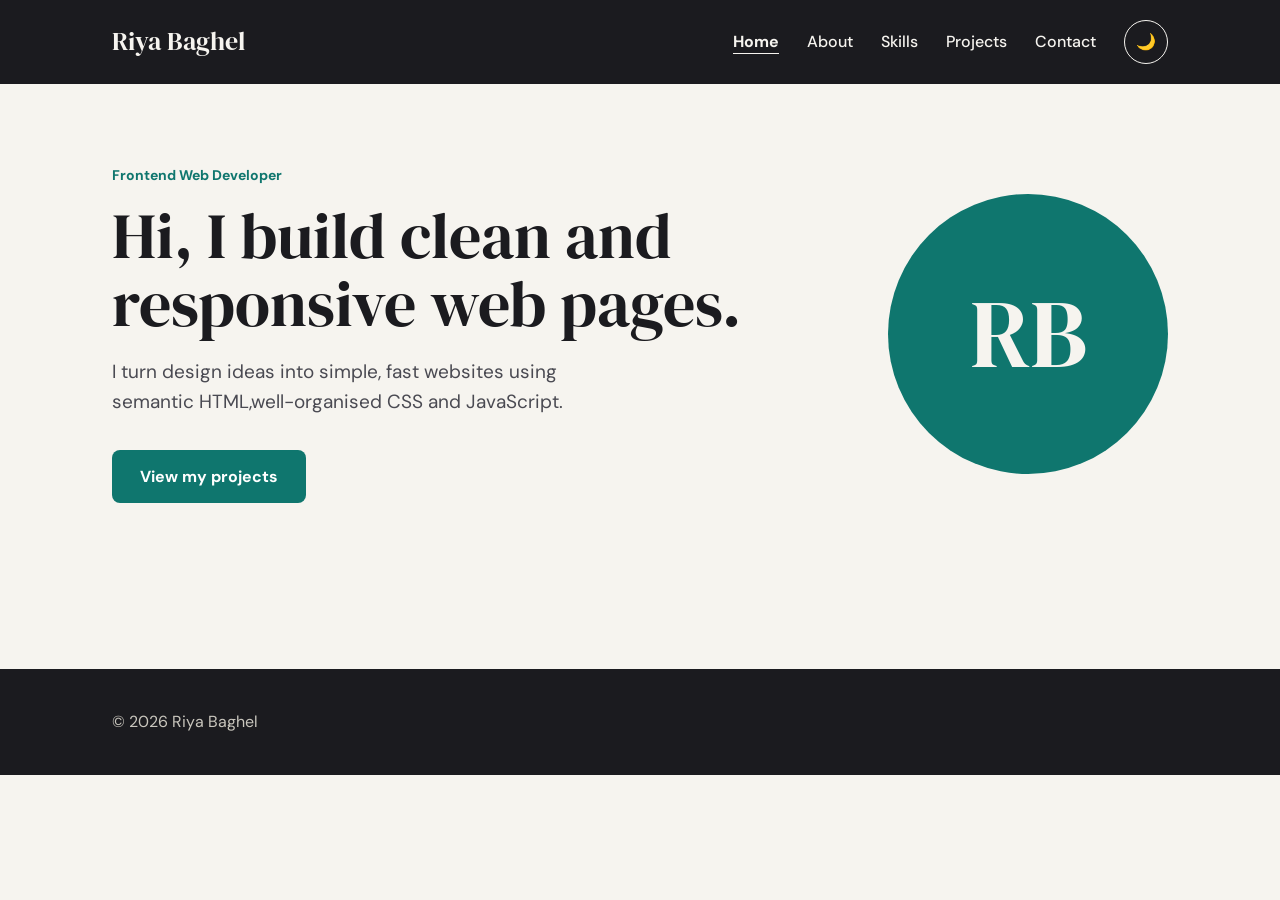
==== commit 3a4257f5: "Add SPA portfolio with harsh-based routing. Week 5: Single Page Application using HTML,CSS and JavaS" ====
--- a/index.html
+++ b/index.html
@@ -4,7 +4,7 @@
   <meta charset="UTF-8">
   <meta name="viewport" content="width=device-width, initial-scale=1.0">
   <title>Riya Baghel | Frontend Web Developer</title>
-  <meta name="description" content="Portfolio of Riya Baghel, a frontend web developer. Projects include the FIXIT App and the SMARTDUKKAN App.">
+  <meta name="description" content="Portfolio SPA of Riya Baghel, a frontend web developer. Projects include the FIXIT App and the SMARTDUKKAN App.">
   <link rel="preconnect" href="https://fonts.googleapis.com">
   <link rel="preconnect" href="https://fonts.gstatic.com" crossorigin>
   <link href="https://fonts.googleapis.com/css2?family=DM+Serif+Display&family=DM+Sans:wght@400;500;700&display=swap" rel="stylesheet">
@@ -19,11 +19,11 @@
       <div class="logo">Riya Baghel</div>
 
       <nav class="main-nav" id="mainNav" aria-label="Main navigation">
-        <a href="#home">Home</a>
-        <a href="#about">About</a>
-        <a href="#skills">Skills</a>
-        <a href="#projects">Projects</a>
-        <a href="#contact">Contact</a>
+        <a href="#home" data-link>Home</a>
+        <a href="#about" data-link>About</a>
+        <a href="#skills" data-link>Skills</a>
+        <a href="#projects" data-link>Projects</a>
+        <a href="#contact" data-link>Contact</a>
         <button type="button" id="themeToggle" class="theme-toggle" aria-label="Switch to dark mode">🌙</button>
       </nav>
 
@@ -32,68 +32,85 @@
   </header>
 
   <main id="main" tabindex="-1">
-    <section id="home" class="hero container" aria-labelledby="hero-title">
-      <div class="hero-text">
-        <p class="role">Frontend Web Developer</p>
-        <h1 id="hero-title">Hi, I build clean and responsive web pages.</h1>
-        <p class="intro">I turn design ideas into simple, fast websites using semantic HTML and well-organised CSS.</p>
-        <a href="#projects" class="btn">View my projects</a>
-      </div>
-      <div class="hero-avatar" aria-hidden="true">RB</div>
-    </section>
 
-    <div class="band">
-      <div class="container two-col">
-        <section id="about" class="reveal" aria-labelledby="about-title">
-          <h2 id="about-title">About me</h2>
-          <p>I am a student learning frontend development. I enjoy planning a layout first and then building it step by step. [Write 1-2 lines about yourself here]</p>
-        </section>
-        <section id="skills" class="reveal" aria-labelledby="skills-title">
-          <h2 id="skills-title">Skills</h2>
-          <ul class="skill-list">
-            <li>HTML5</li>
-            <li>CSS3</li>
-            <li>Flexbox and Grid</li>
-            <li>Responsive design</li>
-            <li>JavaScript (DOM and events)</li>
-            <li>Git and GitHub</li>
-          </ul>
-        </section>
+    <!-- HOME -->
+    <div class="view" id="view-home" data-title="Home">
+      <section class="hero container" aria-labelledby="hero-title">
+        <div class="hero-text">
+          <p class="role">Frontend Web Developer</p>
+          <h1 id="hero-title">Hi, I build clean and responsive web pages.</h1>
+          <p class="intro">I turn design ideas into simple, fast websites using semantic HTML,well-organised CSS and JavaScript.</p>
+          <a href="#projects" class="btn" data-link>View my projects</a>
+        </div>
+        <div class="hero-avatar" aria-hidden="true">RB</div>
+      </section>
+    </div>
+
+    <!-- ABOUT -->
+    <div class="view" id="view-about" data-title="About">
+      <div class="band">
+        <div class="container">
+          <section class="reveal visible" aria-labelledby="about-title">
+            <h2 id="about-title">About me</h2>
+            <p>I am an MBA student learning frontend development. I enjoy planning a layout first and then building it step by step.I build this portfolio as a Single Page Application using HTML, CSS and JavaScript</p>
+          </section>
+        </div>
       </div>
     </div>
 
-    <section id="projects" class="container projects" aria-labelledby="projects-title">
-      <h2 id="projects-title">Projects</h2>
-      <div class="card-grid">
-        <article class="card reveal">
-          <div class="thumb thumb-1">
-            <img src="fixit.png" alt="Screenshot of the FIXIT app showing a list of local repair services" width="600" height="400" loading="lazy" decoding="async">
-          </div>
-          <div class="card-body">
-            <h3>FIXIT App</h3>
-            <p>A service booking app to find and book local repair professionals like plumbers and electricians, with a simple and easy-to-use interface.</p>
-            <a href="FIXIT.html" aria-label="View FIXIT App project">View Project</a>
-          </div>
-        </article>
-        <article class="card reveal">
-          <div class="thumb thumb-2">
-            <img src="SMARTDUKKAN.png" alt="Screenshot of the SMARTDUKKAN app showing products, billing and inventory" width="600" height="400" loading="lazy" decoding="async">
-          </div>
-          <div class="card-body">
-            <h3>SMARTDUKKAN App</h3>
-            <p>A smart shop management app to manage products, billing and inventory.</p>
-            <a href="SMARTDUKKAN.html" aria-label="View SMARTDUKKAN App project">View Project</a>
-          </div>
-        </article>
+    <!-- SKILLS -->
+    <div class="view" id="view-skills" data-title="Skills">
+      <div class="band">
+        <div class="container">
+          <section class="reveal visible" aria-labelledby="skills-title">
+            <h2 id="skills-title">Skills</h2>
+            <ul class="skill-list">
+              <li>HTML5</li>
+              <li>CSS3</li>
+              <li>Flexbox and Grid</li>
+              <li>Responsive design</li>
+              <li>JavaScript (DOM and events)</li>
+              <li>Git and GitHub</li>
+            </ul>
+          </section>
+        </div>
       </div>
-    </section>
-  </main>
+    </div>
 
-  <footer id="contact" class="site-footer">
-    <div class="container footer-inner">
-      <div>
-        <h2>Contact</h2>
-        <p><a href="mailto:riya84787@gmail.com">riya84787@gmail.com</a> | <a href="https://github.com/your-username">GitHub</a></p>
+    <!-- PROJECTS -->
+    <div class="view" id="view-projects" data-title="Projects">
+      <section class="container projects" aria-labelledby="projects-title">
+        <h2 id="projects-title">Projects</h2>
+        <div class="card-grid">
+          <article class="card reveal visible">
+            <div class="thumb thumb-1">
+              <img src="fixit.png" alt="Screenshot of the FIXIT app showing a list of local repair services" width="600" height="400" loading="lazy" decoding="async">
+            </div>
+            <div class="card-body">
+              <h3>FIXIT App</h3>
+              <p>A service booking app to find and book local repair professionals like plumbers and electricians, with a simple and easy-to-use interface.</p>
+              <a href="FIXIT.html" aria-label="View FIXIT App project">View Project</a>
+            </div>
+          </article>
+          <article class="card reveal visible">
+            <div class="thumb thumb-2">
+              <img src="SMARTDUKKAN.png" alt="Screenshot of the SMARTDUKKAN app showing products, billing and inventory" width="600" height="400" loading="lazy" decoding="async">
+            </div>
+            <div class="card-body">
+              <h3>SMARTDUKKAN App</h3>
+              <p>A smart shop management app to manage products, billing and inventory.</p>
+              <a href="SMARTDUKKAN.html" aria-label="View SMARTDUKKAN App project">View Project</a>
+            </div>
+          </article>
+        </div>
+      </section>
+    </div>
+
+    <!-- CONTACT -->
+    <div class="view" id="view-contact" data-title="Contact">
+      <section class="container contact-view" aria-labelledby="contact-title">
+        <h2 id="contact-title">Contact</h2>
+        <p><a href="mailto:riya84787@gmail.com">riya84787@gmail.com</a> | <a href="https://github.com/riya84787-ar/portifolio-page">GitHub</a></p>
 
         <form id="contactForm" class="contact-form" novalidate>
           <div class="field">
@@ -114,7 +131,22 @@
           <button type="submit" class="btn">Send message</button>
           <p id="formStatus" class="form-status" role="status" aria-live="polite"></p>
         </form>
-      </div>
+      </section>
+    </div>
+
+    <!-- 404 -->
+    <div class="view" id="view-404" data-title="Page not found">
+      <section class="container not-found">
+        <h2>404 - Page not found</h2>
+        <p>Ye page exist nahi karta. Please menu se koi page choose karo.</p>
+        <a href="#home" class="btn" data-link>Back to Home</a>
+      </section>
+    </div>
+
+  </main>
+
+  <footer class="site-footer">
+    <div class="container footer-inner">
       <p>&copy; 2026 Riya Baghel</p>
     </div>
   </footer>
@@ -122,5 +154,6 @@
   <button type="button" id="backToTop" class="back-to-top" aria-label="Back to top">↑</button>
 
   <script src="script.js" defer></script>
+  <script src="spa.js" defer></script>
 </body>
 </html>
--- a/style.css
+++ b/style.css
@@ -18,7 +18,6 @@
   line-height: 1.6;
 }
 
-/* Fluid images */
 img { max-width: 100%; height: auto; }
 
 a { color: inherit; text-decoration: none; }
@@ -33,7 +32,7 @@
   padding: 0 32px;
 }
 
-/* ---------- Week 4: accessibility basics ---------- */
+/* ---------- Accessibility basics ---------- */
 .skip-link {
   position: absolute;
   left: -9999px;
@@ -82,7 +81,6 @@
 }
 .main-nav a:hover { color: #7FD1C8; }
 
-/* Hamburger button (desktop par hidden) */
 .menu-toggle {
   display: none;
   background: none;
@@ -96,7 +94,6 @@
   cursor: pointer;
 }
 
-/* Dark mode button (44px tap target) */
 .theme-toggle {
   background: none;
   border: 1px solid currentColor;
@@ -200,7 +197,6 @@
 }
 
 .thumb { height: 160px; }
-/* Week 4: dono thumb rules ek mein merge (less redundancy) */
 .thumb img {
   width: 100%;
   height: 100%;
@@ -213,7 +209,6 @@
 .card-body h3 { margin: 0 0 8px; font-size: 20px; }
 .card-body p { margin: 0; color: var(--muted); }
 
-/* Week 4: darker green for better contrast (4.5:1+) */
 .card-body a {
   display: inline-block;
   margin-top: 10px;
@@ -222,7 +217,6 @@
   font-weight: bold;
   text-decoration: none;
 }
-/* Week 4: typo fix (undline -> underline) */
 .card-body a:hover { text-decoration: underline; }
 
 /* ---------- Footer ---------- */
@@ -273,7 +267,7 @@
 .site-footer .form-status { margin-top: 12px; font-weight: 500; color: #C9C6BD; }
 .site-footer .form-status.success { color: #7ee0a8; }
 
-/* ---------- Scroll reveal (sirf JS chalne par hide hota hai) ---------- */
+/* ---------- Scroll reveal ---------- */
 .js .reveal {
   opacity: 0;
   translate: 0 24px;
@@ -315,7 +309,6 @@
 body.dark .btn { color: #0B0C0E; }
 body.dark .btn:hover { background: #7FD1C8; color: #0B0C0E; }
 body.dark .card-body a { color: #4FD1A0; }
-/* Week 4: dark mode mein back-to-top ka contrast theek kiya */
 body.dark .back-to-top { color: #0B0C0E; }
 
 /* ---------- Responsive: tablet ---------- */
@@ -368,6 +361,56 @@
   .footer-inner { flex-direction: column; align-items: flex-start; }
 }
 
+/* ===== SPA views and transitions ===== */
+.view { display: none; }
+.view.active {
+  display: block;
+  animation: viewFade 0.4s ease;
+}
+@keyframes viewFade {
+  from { opacity: 0; transform: translateY(14px); }
+  to   { opacity: 1; transform: translateY(0); }
+}
+
+main { min-height: 65vh; }
+
+.main-nav a.active-link {
+  font-weight: 700;
+  text-decoration: underline;
+  text-underline-offset: 6px;
+}
+
+.band p { margin: 0; font-size: 17px; line-height: 1.7; color: var(--muted); }
+
+/* ===== Contact page ===== */
+.contact-view, .not-found { padding-top: 56px; padding-bottom: 72px; }
+.contact-view p { color: var(--muted); margin: 0; }
+.contact-view p a { text-decoration: underline; color: var(--accent); }
+
+.contact-view .contact-form input,
+.contact-view .contact-form textarea {
+  background: var(--white);
+  color: var(--ink);
+  border: 1px solid #8A8A93;
+}
+.contact-view .contact-form input:focus,
+.contact-view .contact-form textarea:focus { outline-color: var(--accent); }
+.contact-view .contact-form input.invalid,
+.contact-view .contact-form textarea.invalid { border-color: #B3261E; }
+.contact-view .contact-form .error { color: #B3261E; }
+.contact-view .form-status { margin-top: 12px; font-weight: 500; color: var(--muted); }
+.contact-view .form-status.success { color: #0A7A49; }
+
+body.dark .contact-view .contact-form .error { color: #ff8a80; }
+body.dark .contact-view .contact-form input.invalid,
+body.dark .contact-view .contact-form textarea.invalid { border-color: #ff8a80; }
+body.dark .contact-view .form-status.success { color: #7ee0a8; }
+body.dark .contact-view p a { color: #7FD1C8; }
+
+/* ===== 404 page ===== */
+.not-found { text-align: center; }
+.not-found p { color: var(--muted); margin: 0 0 24px; }
+
 /* ---------- Reduced motion ---------- */
 @media (prefers-reduced-motion: reduce) {
   *, *::before, *::after {
